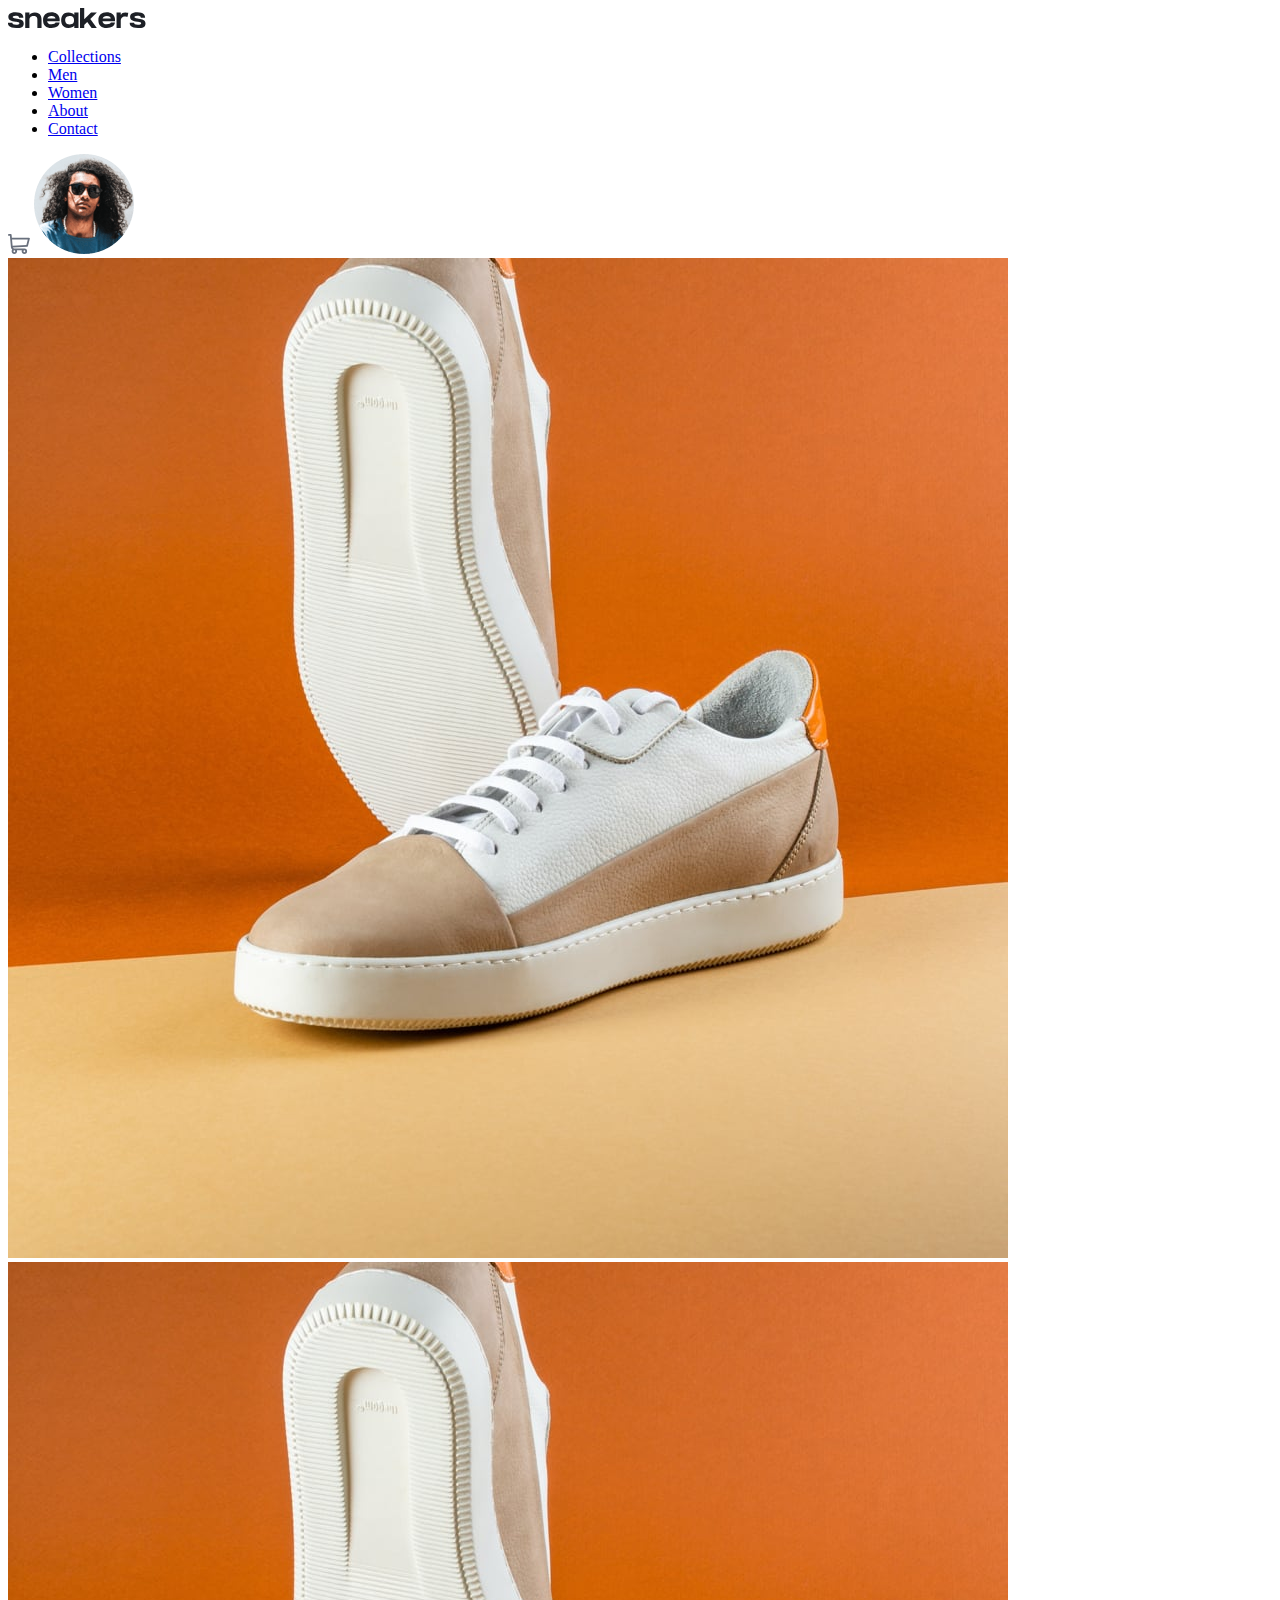
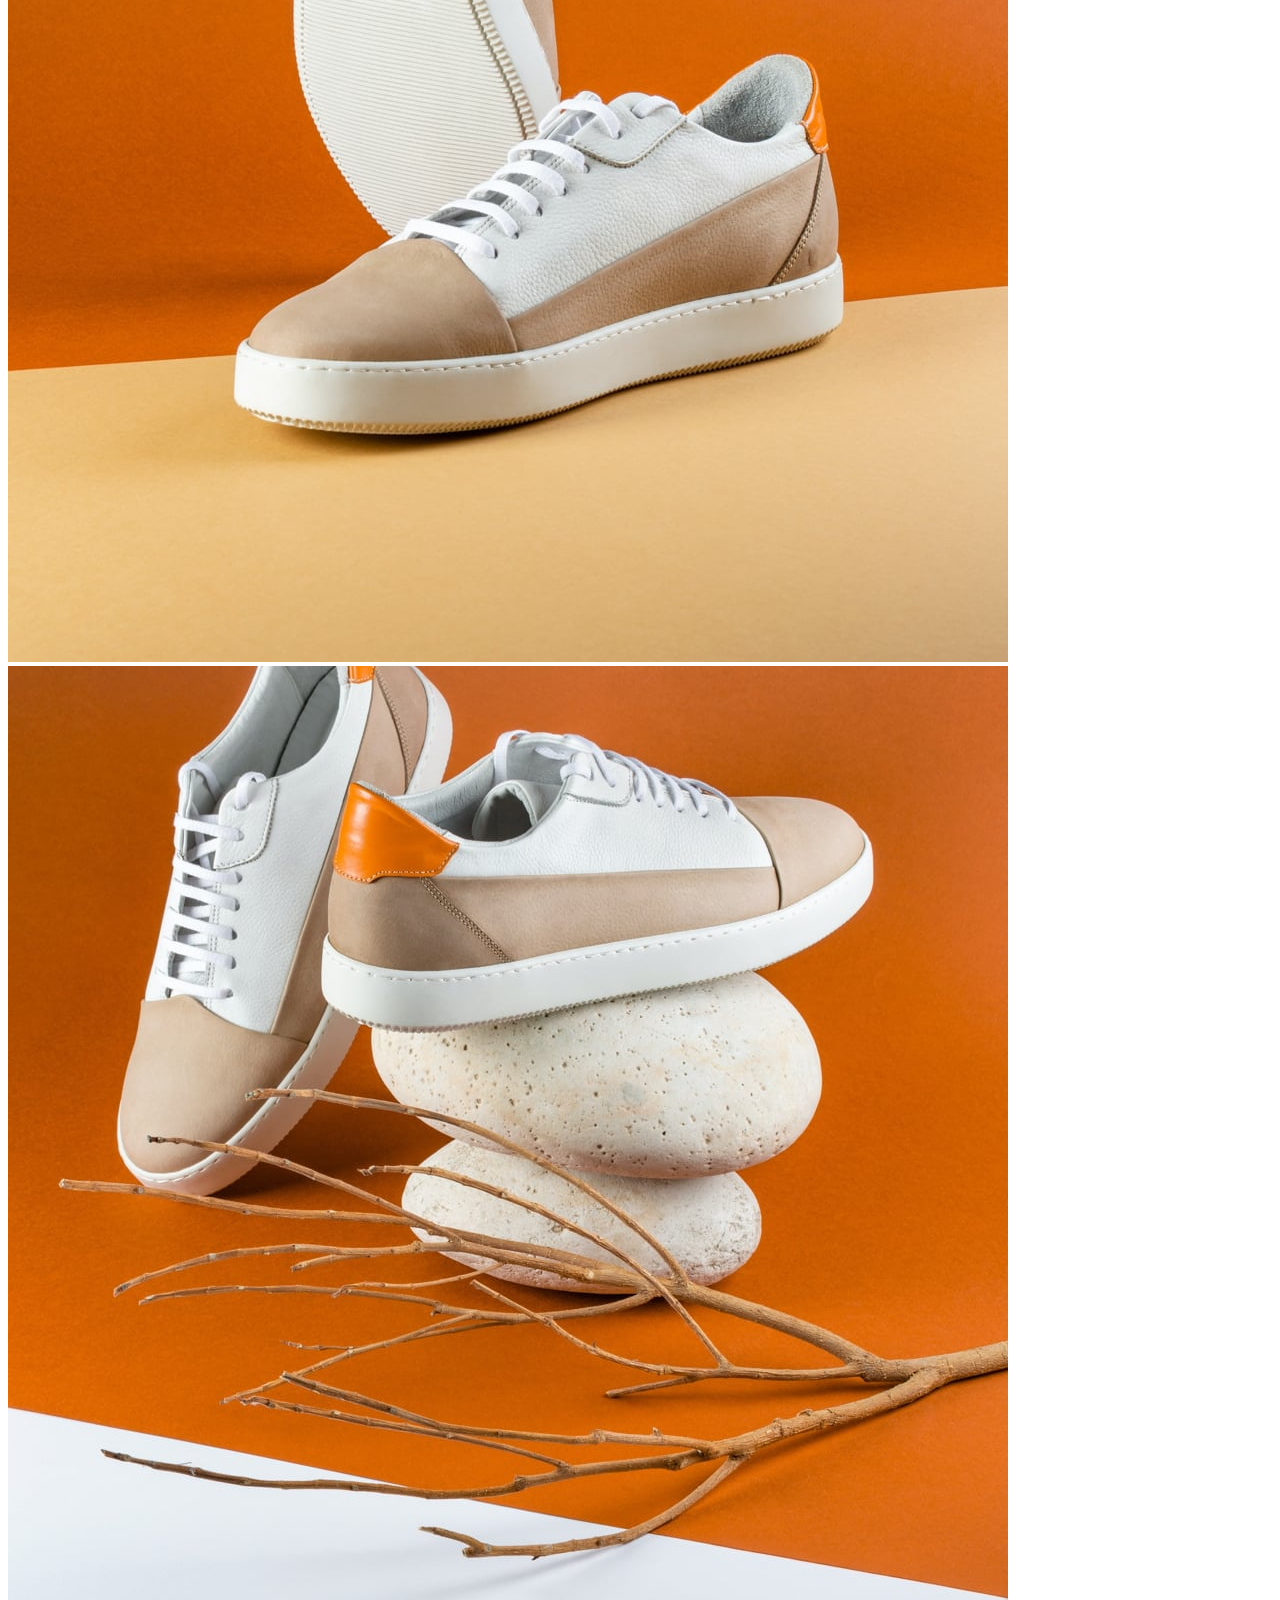
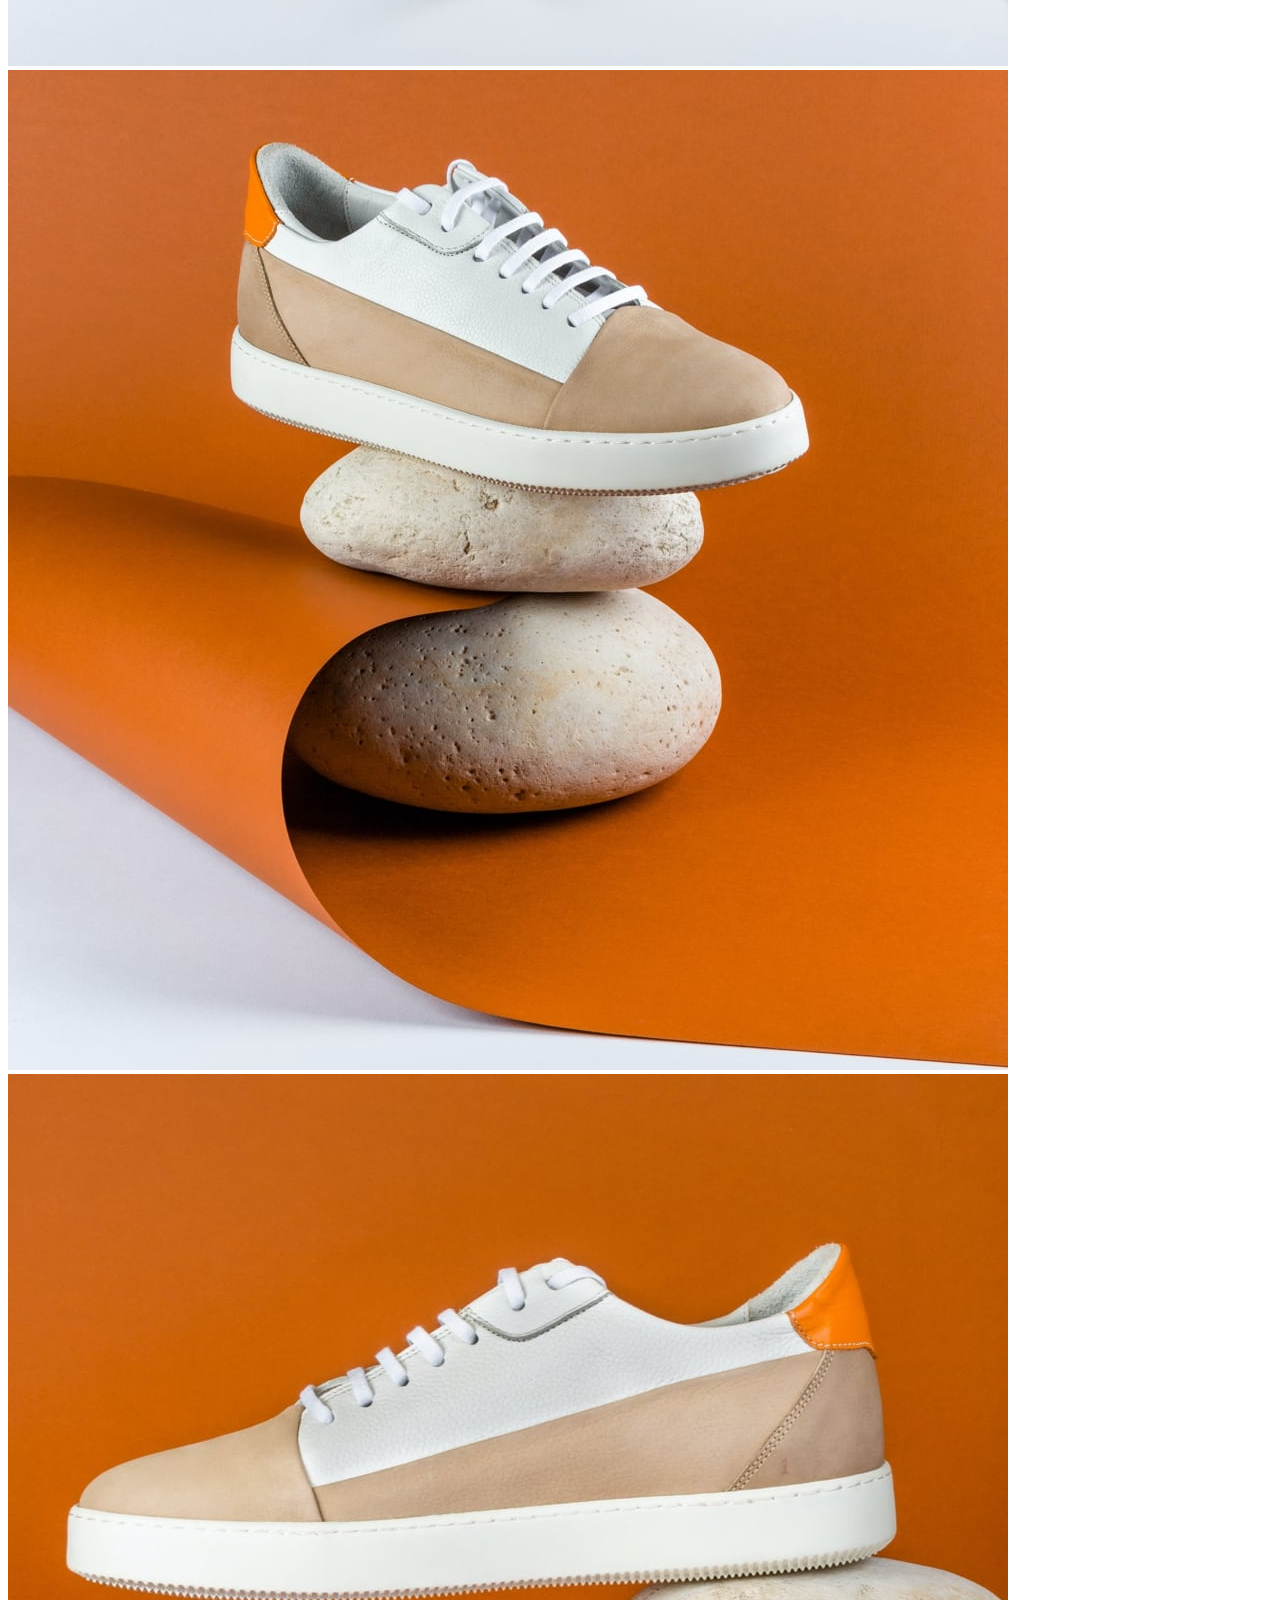
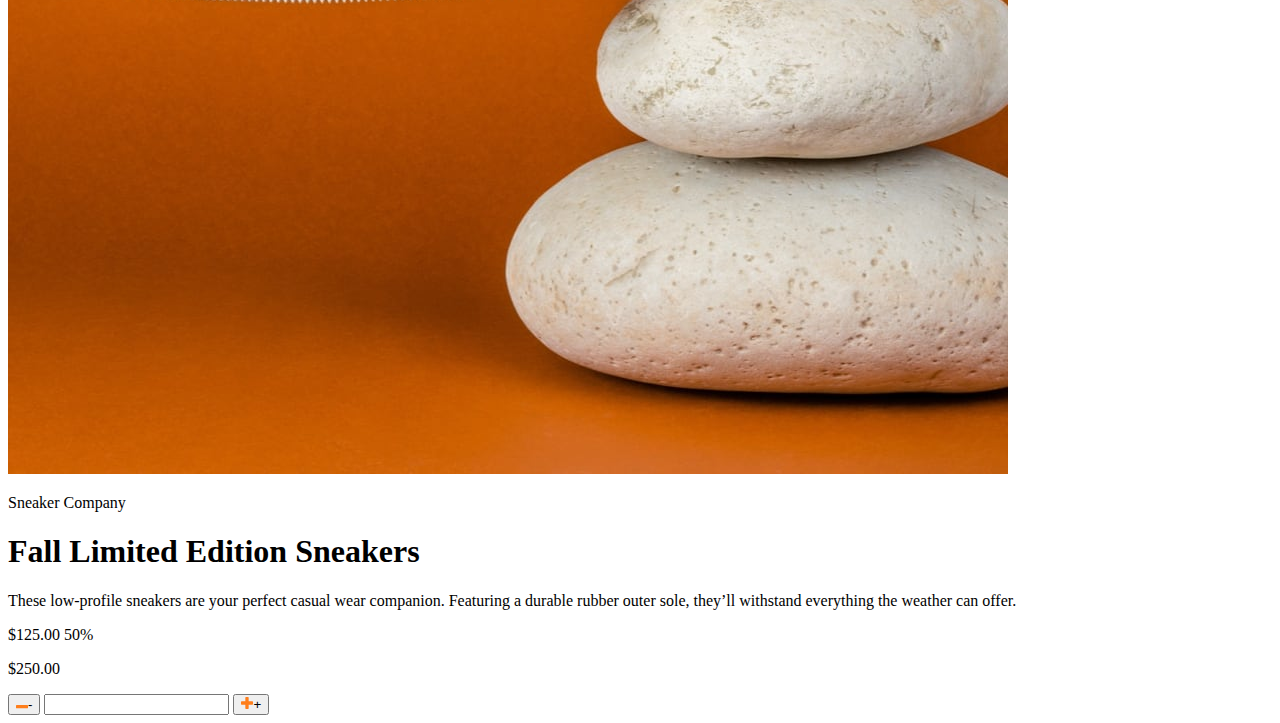
==== ecommerce-product-page/index.html @ 90d12b59 "html done product" ====
<!DOCTYPE html>
<html lang="en">

<head>
  <meta charset="UTF-8">
  <meta name="viewport" content="width=device-width, initial-scale=1.0">
  <!-- displays site properly based on user's device -->

  <link rel="icon" type="image/png" sizes="32x32" href="./images/favicon-32x32.png">

  <title>Frontend Mentor | E-commerce product page</title>
</head>

<body>

  <nav class="navbar">
    <img src="./images/logo.svg" alt="" class="navbar__logo">
    <ul class="navbar__nav">
      <li class="navbar__item"><a href="#" class="navbar__link">Collections</a></li>
      <li class="navbar__item"><a href="#" class="navbar__link">Men</a></li>
      <li class="navbar__item"><a href="#" class="navbar__link">Women</a></li>
      <li class="navbar__item"><a href="#" class="navbar__link">About</a></li>
      <li class="navbar__item"><a href="#" class="navbar__link">Contact</a></li>
    </ul>
    <div class="navbar__customer">
      <img src="./images/icon-cart.svg" alt="shopping cart" class="navbar__cart">
      <img src="./images/image-avatar.png" alt="user picture" class="navbar__account">
    </div>
  </nav>
  <div class="divider"></div>

  <section class="product">
    <div class="container">
      <div class="product__grid">
        <img src="./images/image-product-1.jpg" alt="current product" class="product__img product__img--current">
        <img src="./images/image-product-1.jpg" alt="product" class="product__img">
        <img src="./images/image-product-2.jpg" alt="product" class="product__img">
        <img src="./images/image-product-3.jpg" alt="product" class="product__img">
        <img src="./images/image-product-4.jpg" alt="product" class="product__img">
      </div>
      <div class="product__content">
        <p class="product__company">Sneaker Company</p>
        <h1 class="product__name">Fall Limited Edition Sneakers</h1>
        <p class="product__description">These low-profile sneakers are your perfect casual wear companion. Featuring a
          durable rubber outer sole, they’ll withstand everything the weather can offer.</p>
        <div class="product__pricing">
          <p class="product__discount-price">$125.00 <span class="product__discount">50%</span></p>
          <p class="product__original-price">$250.00</p>
          <div class="product__quantity">
            <div class="product__counter">
              <button class="product__minus"><img src="./images/icon-minus.svg" alt="minus">-</button>
              <input type="text" class="product__amount">
              <button class="product__add"><img src="./images/icon-plus.svg" alt="plus">+</button>
            </div>
          </div>
        </div>
      </div>
    </div>
  </section>
</body>

</html>
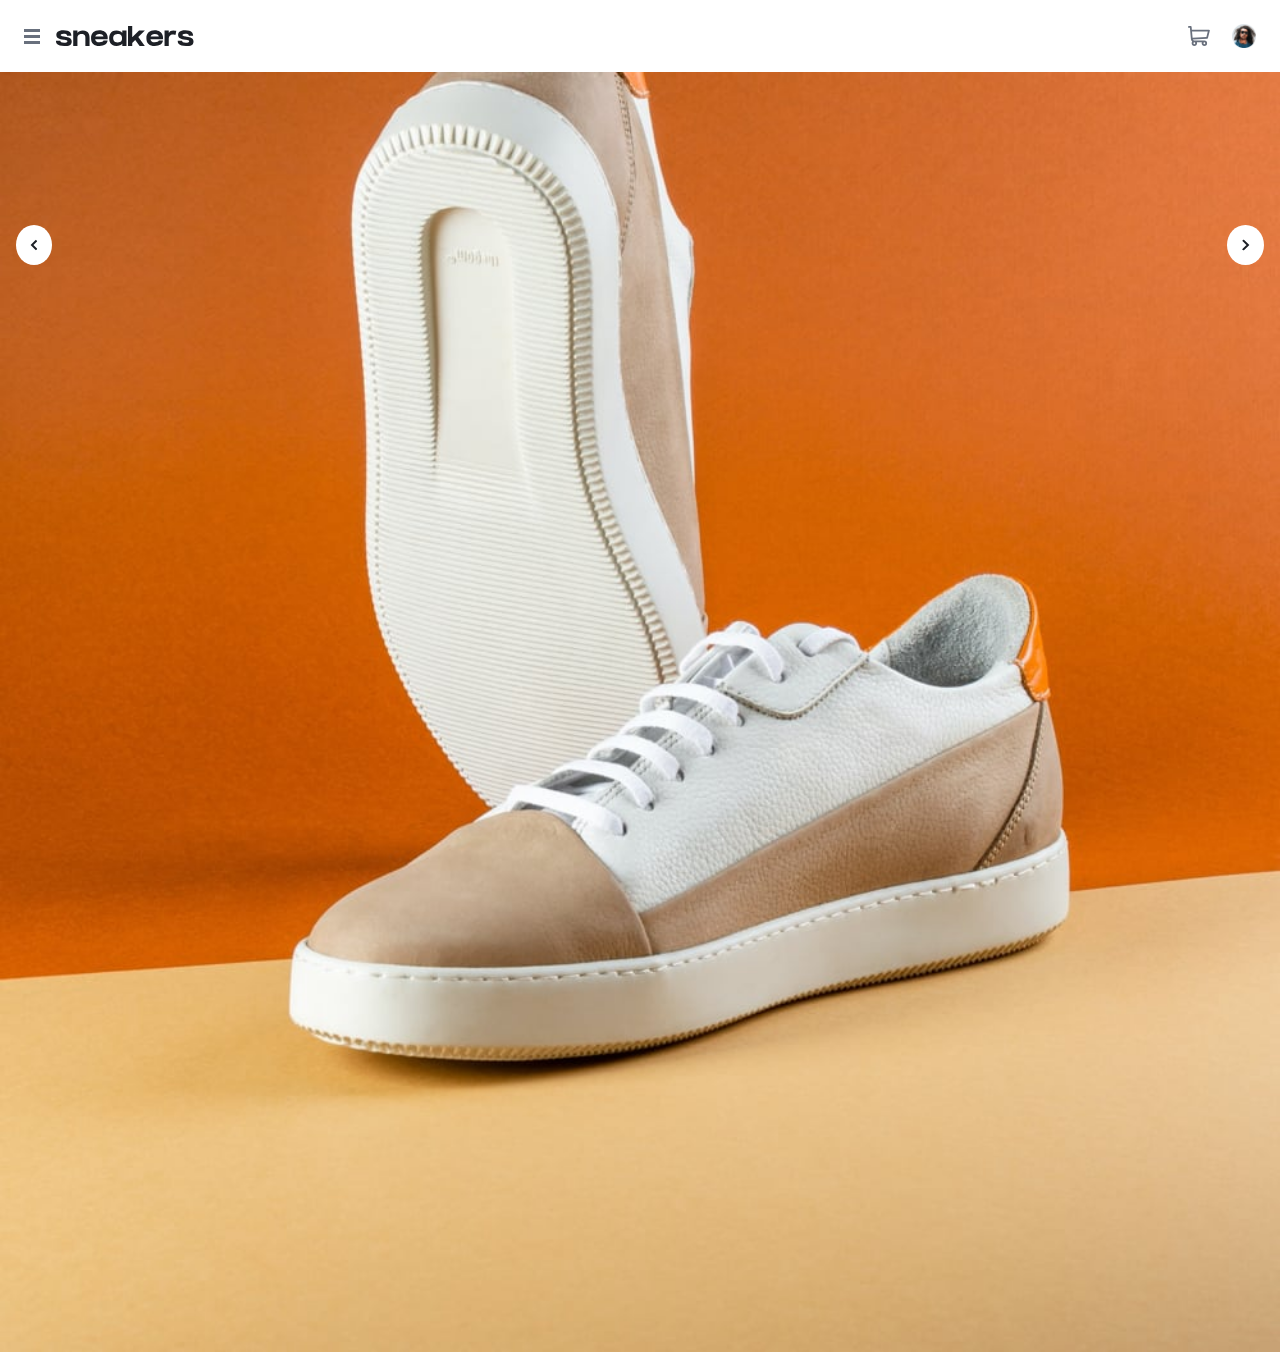
==== commit 1d600d50: "mobile done" ====
--- a/ecommerce-product-page/index.html
+++ b/ecommerce-product-page/index.html
@@ -4,18 +4,31 @@
 <head>
   <meta charset="UTF-8">
   <meta name="viewport" content="width=device-width, initial-scale=1.0">
-  <!-- displays site properly based on user's device -->
-
   <link rel="icon" type="image/png" sizes="32x32" href="./images/favicon-32x32.png">
-
+  <link rel="stylesheet" href="./style.css">
+  <script src="./app.js" defer></script>
   <title>Frontend Mentor | E-commerce product page</title>
 </head>
 
 <body>
-
+  <div class="overlay"></div>
   <nav class="navbar">
+    <div class="navbar__burger">
+      <span></span>
+      <span></span>
+      <span></span>
+    </div>
     <img src="./images/logo.svg" alt="" class="navbar__logo">
     <ul class="navbar__nav">
+      <li class="navbar__item"><a href="#" class="navbar__link">Collections</a></li>
+      <li class="navbar__item"><a href="#" class="navbar__link">Men</a></li>
+      <li class="navbar__item"><a href="#" class="navbar__link">Women</a></li>
+      <li class="navbar__item"><a href="#" class="navbar__link">About</a></li>
+      <li class="navbar__item"><a href="#" class="navbar__link">Contact</a></li>
+    </ul>
+
+    <ul class="navbar__mobile-nav ">
+      <li class="navbar__item"><img src="./images/icon-close.svg" alt="close menu" class="navbar__close"></li>
       <li class="navbar__item"><a href="#" class="navbar__link">Collections</a></li>
       <li class="navbar__item"><a href="#" class="navbar__link">Men</a></li>
       <li class="navbar__item"><a href="#" class="navbar__link">Women</a></li>
@@ -28,32 +41,40 @@
     </div>
   </nav>
   <div class="divider"></div>
-
   <section class="product">
-    <div class="container">
-      <div class="product__grid">
-        <img src="./images/image-product-1.jpg" alt="current product" class="product__img product__img--current">
-        <img src="./images/image-product-1.jpg" alt="product" class="product__img">
-        <img src="./images/image-product-2.jpg" alt="product" class="product__img">
-        <img src="./images/image-product-3.jpg" alt="product" class="product__img">
-        <img src="./images/image-product-4.jpg" alt="product" class="product__img">
+    <div class="product__grid">
+      <img src="./images/image-product-1.jpg" alt="product" class="product__img">
+      <img src="./images/image-product-1.jpg" alt="product" class="product__img">
+      <img src="./images/image-product-2.jpg" alt="product" class="product__img">
+      <img src="./images/image-product-3.jpg" alt="product" class="product__img">
+      <img src="./images/image-product-4.jpg" alt="product" class="product__img">
+    </div>
+    <div class="product__slider-navigation">
+      <img src="./images/icon-previous.svg" alt="previous slide" class="product__previous">
+      <img src="./images/icon-next.svg" alt="next slide" class="product__next">
+    </div>
+    <div class="product__content">
+      <p class="product__company">Sneaker Company</p>
+      <h1 class="product__name">Fall Limited Edition Sneakers</h1>
+      <p class="product__description">These low-profile sneakers are your perfect casual wear companion. Featuring a
+        durable rubber outer sole, they’ll withstand everything the weather can offer.</p>
+      <div class="product__pricing">
+        <p class="product__discount-price">$125.00 <span class="product__discount">50%</span></p>
+        <p class="product__original-price">$250.00</p>
       </div>
-      <div class="product__content">
-        <p class="product__company">Sneaker Company</p>
-        <h1 class="product__name">Fall Limited Edition Sneakers</h1>
-        <p class="product__description">These low-profile sneakers are your perfect casual wear companion. Featuring a
-          durable rubber outer sole, they’ll withstand everything the weather can offer.</p>
-        <div class="product__pricing">
-          <p class="product__discount-price">$125.00 <span class="product__discount">50%</span></p>
-          <p class="product__original-price">$250.00</p>
-          <div class="product__quantity">
-            <div class="product__counter">
-              <button class="product__minus"><img src="./images/icon-minus.svg" alt="minus">-</button>
-              <input type="text" class="product__amount">
-              <button class="product__add"><img src="./images/icon-plus.svg" alt="plus">+</button>
-            </div>
-          </div>
+      <div class="product__quantity">
+        <div class="product__counter">
+          <button class="product__minus"><img src="./images/icon-minus.svg" alt="minus"></button>
+          <input type="text" class="product__amount" placeholder="0" value="0">
+          <button class="product__add"><img src="./images/icon-plus.svg" alt="plus"></button>
         </div>
+        <button class="product__add-to-cart">
+          <svg width="22" height="20" xmlns="http://www.w3.org/2000/svg" class="product__cart">
+            <path
+              d="M20.925 3.641H3.863L3.61.816A.896.896 0 0 0 2.717 0H.897a.896.896 0 1 0 0 1.792h1l1.031 11.483c.073.828.52 1.726 1.291 2.336C2.83 17.385 4.099 20 6.359 20c1.875 0 3.197-1.87 2.554-3.642h4.905c-.642 1.77.677 3.642 2.555 3.642a2.72 2.72 0 0 0 2.717-2.717 2.72 2.72 0 0 0-2.717-2.717H6.365c-.681 0-1.274-.41-1.53-1.009l14.321-.842a.896.896 0 0 0 .817-.677l1.821-7.283a.897.897 0 0 0-.87-1.114ZM6.358 18.208a.926.926 0 0 1 0-1.85.926.926 0 0 1 0 1.85Zm10.015 0a.926.926 0 0 1 0-1.85.926.926 0 0 1 0 1.85Zm2.021-7.243-13.8.81-.57-6.341h15.753l-1.383 5.53Z"
+              fill-rule="nonzero" />
+          </svg>
+          Add to cart</button>
       </div>
     </div>
   </section>
--- a/ecommerce-product-page/style.css
+++ b/ecommerce-product-page/style.css
@@ -0,0 +1,265 @@
+@import url("https://fonts.googleapis.com/css2?family=Kumbh+Sans:wght@400;700&display=swap");
+* {
+  margin: 0;
+  padding: 0;
+  box-sizing: border-box;
+}
+
+html {
+  font-size: 62.5%;
+}
+
+body {
+  position: relative;
+  font-family: "Kumbh Sans", sans-serif;
+  font-size: 1.6rem;
+}
+
+html,
+body {
+  height: 100%;
+}
+
+a {
+  text-decoration: none;
+  font-size: 1.6rem;
+}
+
+ul {
+  list-style-type: none;
+}
+
+p,
+h1,
+h2,
+h3,
+h4,
+h5,
+h6 {
+  overflow-wrap: break-word;
+  font-size: 1.6rem;
+}
+
+img,
+picture,
+video,
+canvas,
+svg {
+  display: block;
+  max-width: 100%;
+}
+
+input,
+button,
+textarea,
+select {
+  font: inherit;
+}
+
+.overlay {
+  display: none;
+  position: absolute;
+  top: 0;
+  left: 0;
+  width: 100%;
+  height: 100%;
+  background-color: black;
+  opacity: 0.75;
+  z-index: 1;
+}
+
+.navbar {
+  display: flex;
+  align-items: center;
+  padding: 2.4rem;
+}
+.navbar__burger {
+  width: 1.6rem;
+  height: 1.5rem;
+  margin-right: 1.6rem;
+  cursor: pointer;
+}
+.navbar__burger span {
+  display: block;
+  width: 100%;
+  height: 0.3rem;
+  background-color: #68707d;
+}
+.navbar__burger span:not(:last-child) {
+  margin-bottom: 0.3rem;
+}
+.navbar__nav {
+  display: none;
+}
+.navbar__mobile-nav {
+  display: none;
+  flex-direction: column;
+  position: absolute;
+  top: 0;
+  left: 0;
+  background-color: white;
+  width: 67%;
+  height: 100%;
+  z-index: 2;
+  padding-left: 2.5rem;
+  padding-top: 2.5rem;
+}
+.navbar__mobile-nav--show-nav {
+  display: flex;
+}
+.navbar__item {
+  margin-bottom: 2rem;
+}
+.navbar__item:first-child {
+  margin-bottom: 5.4rem;
+}
+.navbar__close {
+  cursor: pointer;
+}
+.navbar__link {
+  font-size: 1.8rem;
+  font-weight: bold;
+  line-height: 1.44;
+  color: black;
+}
+.navbar__customer {
+  display: flex;
+  align-items: center;
+  margin-left: auto;
+}
+.navbar__cart, .navbar__account {
+  cursor: pointer;
+}
+.navbar__account {
+  max-width: 2.4rem;
+  margin-left: 2.2rem;
+}
+
+.product__grid {
+  position: relative;
+  display: grid;
+  grid-template-columns: repeat(4, 100%);
+  grid-template-rows: 1fr;
+  max-height: 30rem;
+}
+.product__slider-navigation {
+  display: flex;
+  justify-content: space-between;
+  position: absolute;
+  width: 100%;
+  top: 25%;
+  left: 0;
+  padding: 0 1.6rem;
+}
+.product__previous, .product__next {
+  background-color: white;
+  border-radius: 50%;
+  max-width: 4rem;
+  max-height: 4rem;
+  padding: 1.4rem;
+  cursor: pointer;
+}
+.product__img {
+  width: 100%;
+  height: 100%;
+}
+.product__img:first-child {
+  display: none;
+}
+.product__content {
+  padding: 2.4rem;
+}
+.product__company {
+  color: #ff7d1a;
+  font-size: 1.2rem;
+  font-weight: bold;
+  text-transform: uppercase;
+  letter-spacing: 0.185rem;
+  margin-bottom: 1.9rem;
+}
+.product__name {
+  font-size: 2.8rem;
+  color: #1d2025;
+  line-height: 1.14;
+  margin-bottom: 1.5rem;
+}
+.product__description {
+  font-size: 1.5rem;
+  color: #68707d;
+  line-height: 1.67;
+  margin-bottom: 2.4rem;
+}
+.product__pricing {
+  display: flex;
+  justify-content: space-between;
+  align-items: center;
+  margin-bottom: 2.6rem;
+}
+.product__discount-price {
+  display: flex;
+  align-items: center;
+  font-size: 2.8rem;
+  color: #1d2025;
+  font-weight: bold;
+}
+.product__discount {
+  font-size: 1.6rem;
+  color: #ff7d1a;
+  background-color: #ffede0;
+  padding: 0.3rem 0.9rem;
+  border-radius: 0.6rem;
+  margin-left: 1.6rem;
+}
+.product__original-price {
+  font-weight: bold;
+  color: #b6bcc8;
+  text-decoration: line-through;
+}
+.product__quantity {
+  margin-bottom: 8.8rem;
+}
+.product__counter {
+  display: flex;
+  align-items: stretch;
+  background-color: #f7f8fd;
+  padding: 22px 24px 18px;
+  border-radius: 1rem;
+  margin-bottom: 1.6rem;
+}
+.product__amount {
+  flex-grow: 2;
+  height: 100%;
+  -webkit-appearance: none;
+  border: none;
+  background-color: transparent;
+  font-weight: bold;
+  text-align: center;
+}
+.product__amount:focus {
+  outline: none;
+}
+.product__minus, .product__add {
+  border: none;
+  background-color: transparent;
+  cursor: pointer;
+}
+.product__add-to-cart {
+  display: flex;
+  justify-content: center;
+  align-items: center;
+  font-weight: bold;
+  width: 100%;
+  background-color: #ff7d1a;
+  color: white;
+  border: none;
+  padding: 1.8rem 0;
+  border-radius: 1rem;
+  box-shadow: 0 20px 50px -20px #ff7d1a;
+  cursor: pointer;
+}
+.product__cart {
+  fill: white;
+  margin-right: 1.5rem;
+}
+
+/*# sourceMappingURL=style.css.map */
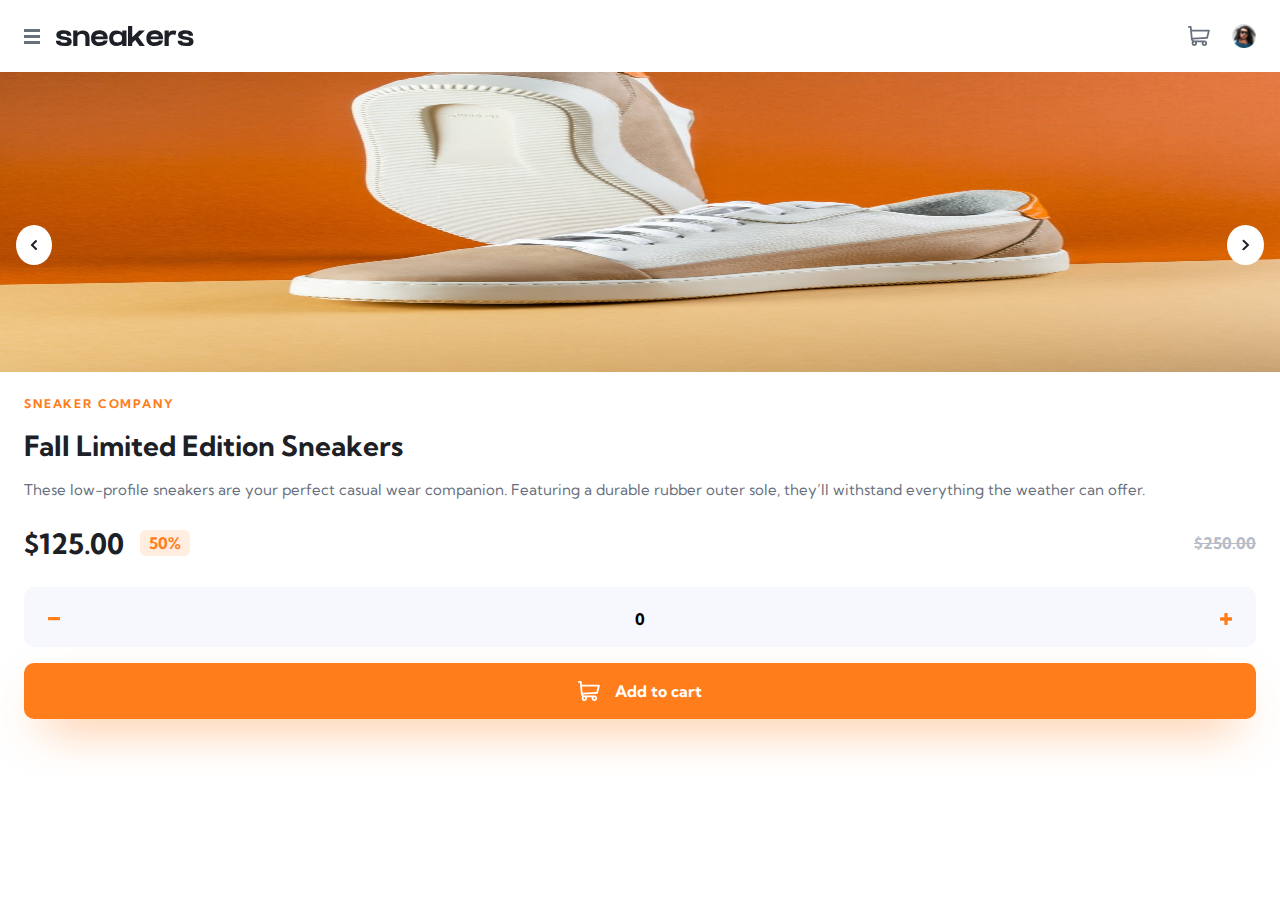
==== commit a8da96f2: "css done" ====
--- a/ecommerce-product-page/index.html
+++ b/ecommerce-product-page/index.html
@@ -43,12 +43,14 @@
   <div class="divider"></div>
   <section class="product">
     <div class="product__grid">
-      <img src="./images/image-product-1.jpg" alt="product" class="product__img">
-      <img src="./images/image-product-1.jpg" alt="product" class="product__img">
+      <img src="./images/image-product-1.jpg" alt="product" class="product__img" hidden>
+      <img src="./images/image-product-1.jpg" alt="product" class="product__img product__img--current">
       <img src="./images/image-product-2.jpg" alt="product" class="product__img">
       <img src="./images/image-product-3.jpg" alt="product" class="product__img">
       <img src="./images/image-product-4.jpg" alt="product" class="product__img">
     </div>
+  
+
     <div class="product__slider-navigation">
       <img src="./images/icon-previous.svg" alt="previous slide" class="product__previous">
       <img src="./images/icon-next.svg" alt="next slide" class="product__next">
@@ -78,6 +80,7 @@
       </div>
     </div>
   </section>
+ 
 </body>
 
 </html>--- a/ecommerce-product-page/style.css
+++ b/ecommerce-product-page/style.css
@@ -141,6 +141,7 @@
   grid-template-columns: repeat(4, 100%);
   grid-template-rows: 1fr;
   max-height: 30rem;
+  height: 30rem;
 }
 .product__slider-navigation {
   display: flex;
@@ -158,13 +159,27 @@
   max-height: 4rem;
   padding: 1.4rem;
   cursor: pointer;
+  z-index: 300;
 }
 .product__img {
-  width: 100%;
-  height: 100%;
-}
-.product__img:first-child {
-  display: none;
+  position: absolute;
+  opacity: 0;
+  width: 100%;
+  height: 100%;
+  transition: transform 1s, opacity 0.5s, z-index 0.5s;
+  z-index: 100;
+}
+.product__img--current {
+  opacity: 1;
+  z-index: 200;
+}
+.product__img--before {
+  transform: translateX(-100%);
+  z-index: 150;
+}
+.product__img--after {
+  transform: translateX(100%);
+  z-index: 150;
 }
 .product__content {
   padding: 2.4rem;
